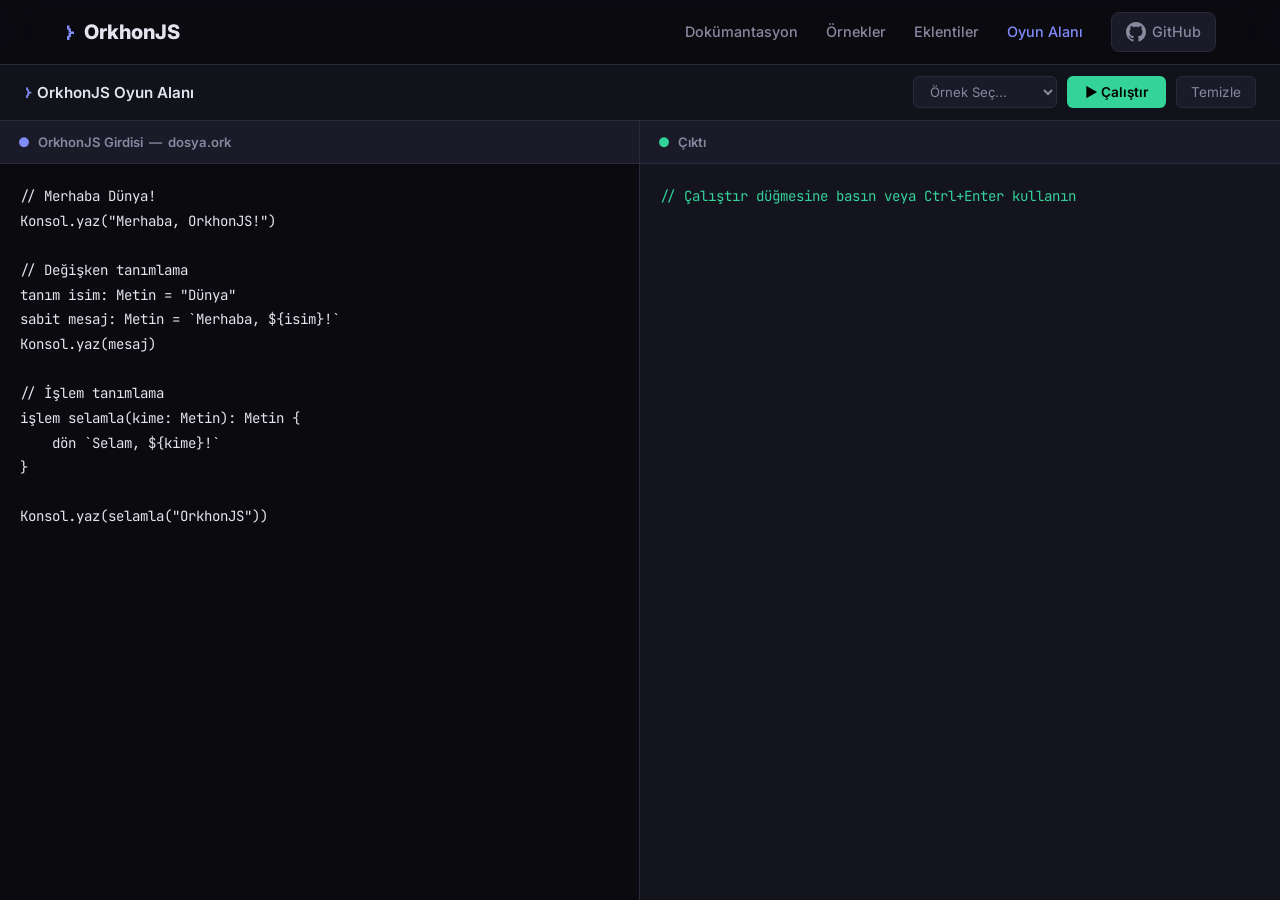
==== oyun-alani.html @ 24100387 "OrkhonJS dokümantasyon sitesi - statik GitHub Pages" ====
<!DOCTYPE html>
<html lang="tr">
<head>
    <meta charset="UTF-8">
    <meta name="viewport" content="width=device-width, initial-scale=1.0">
    <title>Oyun Alanı — OrkhonJS</title>
    <meta name="description" content="OrkhonJS kodlarını tarayıcıda yazın ve çıktısını anında görün.">
    <link rel="stylesheet" href="style.css">
    <link rel="preconnect" href="https://fonts.googleapis.com">
    <link href="https://fonts.googleapis.com/css2?family=Inter:wght@300;400;500;600;700;800;900&family=JetBrains+Mono:wght@400;500;600;700&display=swap" rel="stylesheet">
</head>
<body>
    <!-- NAV -->
    <nav class="nav">
        <div class="nav-inner">
            <a href="index.html" class="nav-logo"><span class="logo-icon">𐰆</span> OrkhonJS</a>
            <div class="nav-links">
                <a href="dokumantasyon.html">Dokümantasyon</a>
                <a href="ornekler.html">Örnekler</a>
                <a href="eklentiler.html">Eklentiler</a>
                <a href="oyun-alani.html" style="color:var(--accent-2)">Oyun Alanı</a>
                <a href="https://github.com/emircesur/orkhonjs" target="_blank" class="nav-github">
                    <svg width="20" height="20" viewBox="0 0 24 24" fill="currentColor"><path d="M12 0c-6.626 0-12 5.373-12 12 0 5.302 3.438 9.8 8.207 11.387.599.111.793-.261.793-.577v-2.234c-3.338.726-4.033-1.416-4.033-1.416-.546-1.387-1.333-1.756-1.333-1.756-1.089-.745.083-.729.083-.729 1.205.084 1.839 1.237 1.839 1.237 1.07 1.834 2.807 1.304 3.492.997.107-.775.418-1.305.762-1.604-2.665-.305-5.467-1.334-5.467-5.931 0-1.311.469-2.381 1.236-3.221-.124-.303-.535-1.524.117-3.176 0 0 1.008-.322 3.301 1.23.957-.266 1.983-.399 3.003-.404 1.02.005 2.047.138 3.006.404 2.291-1.552 3.297-1.23 3.297-1.23.653 1.653.242 2.874.118 3.176.77.84 1.235 1.911 1.235 3.221 0 4.609-2.807 5.624-5.479 5.921.43.372.823 1.102.823 2.222v3.293c0 .319.192.694.801.576 4.765-1.589 8.199-6.086 8.199-11.386 0-6.627-5.373-12-12-12z"/></svg>
                    GitHub
                </a>
            </div>
            <button class="nav-hamburger" onclick="document.querySelector('.nav-links').classList.toggle('open')" aria-label="Menü">
                <span></span><span></span><span></span>
            </button>
        </div>
    </nav>

    <!-- PLAYGROUND -->
    <div class="playground-page">
        <div class="playground-header">
            <h3><span class="logo-icon" style="font-size:1.1rem;">𐰆</span> OrkhonJS Oyun Alanı</h3>
            <div class="playground-actions">
                <select id="examples-select" onchange="loadExample(this.value)" style="background:var(--bg-3);border:1px solid var(--border);color:var(--text-dim);padding:6px 12px;border-radius:6px;font-family:var(--font);font-size:0.82rem;cursor:pointer;">
                    <option value="">Örnek Seç...</option>
                    <option value="merhaba">Merhaba Dünya</option>
                    <option value="degiskenler">Değişkenler</option>
                    <option value="islemler">İşlemler</option>
                    <option value="siniflar">Sınıflar</option>
                    <option value="diziler">Dizi İşlemleri</option>
                    <option value="jsx">O-JSX</option>
                </select>
                <button class="btn-run" onclick="runCode()">▶ Çalıştır</button>
                <button class="btn-clear" onclick="clearOutput()">Temizle</button>
            </div>
        </div>
        <div class="playground-body">
            <div class="playground-panel">
                <div class="playground-panel-header">
                    <span style="color:var(--accent-2);">●</span> OrkhonJS Girdisi &nbsp;—&nbsp; dosya.ork
                </div>
                <textarea class="playground-editor" id="editor" spellcheck="false">// Merhaba Dünya!
Konsol.yaz("Merhaba, OrkhonJS!")

// Değişken tanımlama
tanım isim: Metin = "Dünya"
sabit mesaj: Metin = `Merhaba, ${isim}!`
Konsol.yaz(mesaj)

// İşlem tanımlama
işlem selamla(kime: Metin): Metin {
    dön `Selam, ${kime}!`
}

Konsol.yaz(selamla("OrkhonJS"))
</textarea>
            </div>
            <div class="playground-panel">
                <div class="playground-panel-header">
                    <span style="color:var(--green);">●</span> Çıktı
                </div>
                <pre class="playground-output" id="output">// Çalıştır düğmesine basın veya Ctrl+Enter kullanın
</pre>
            </div>
        </div>
    </div>

    <script>
    // ===== OrkhonJS -> JavaScript Transpiler (Client-side demo) =====
    const KEYWORDS = {
        'tanım': 'let', 'sabit': 'const', 'değişken': 'var',
        'işlem': 'function', 'dön': 'return',
        'eğer': 'if', 'değilse': 'else if', 'yoksa': 'else',
        'döngü': 'for', 'iken': 'while',
        'durum': 'switch', 'seçenek': 'case', 'kır': 'break', 'devam': 'continue',
        'sınıf': 'class', 'uzatır': 'extends', 'uygular': 'implements',
        'yapıcı': 'constructor', 'yeni': 'new', 'bu': 'this',
        'arayüz': 'interface', 'tip': 'type',
        'asenkron': 'async', 'bekle': 'await',
        'içe_aktar': 'import', 'dışa_aktar': 'export', 'kimden': 'from',
        'varsayılan': 'default',
        'dene': 'try', 'yakala': 'catch', 'sonunda': 'finally', 'fırlat': 'throw',
        'doğru': 'true', 'yanlış': 'false',
        'belirsiz': 'null', 'tanımsız': 'undefined',
        've': '&&', 'veya': '||', 'değil': '!',
        'statik': 'static', 'olarak': 'as',
        'nın': 'of',
    };

    const TYPES = {
        'Metin': 'string', 'Sayı': 'number', 'DoğruYanlış': 'boolean',
        'Boş': 'void', 'Hiç': 'any', 'Asla': 'never', 'Tanımsız': 'undefined',
    };

    const STDLIB = {
        'Konsol.yaz': 'console.log', 'Konsol.hata': 'console.error',
        'Konsol.uyarı': 'console.warn', 'Konsol.bilgi': 'console.info',
        'Konsol.tablo': 'console.table',
        'Matematik.taban': 'Math.floor', 'Matematik.tavan': 'Math.ceil',
        'Matematik.yuvarla': 'Math.round', 'Matematik.rastgele': 'Math.random',
        'Matematik.mutlak': 'Math.abs',
        'JSON.ayrıştır': 'JSON.parse', 'JSON.metneÇevir': 'JSON.stringify',
        'zamanlayıcıKur': 'setTimeout', 'aralıkKur': 'setInterval',
    };

    function transpile(src) {
        let code = src;

        // Remove type annotations (simplified: `: Type` patterns)
        code = code.replace(/:\s*(Metin|Sayı|DoğruYanlış|Boş|Hiç|Asla|Tanımsız)(\[\])?\s*/g, (m, type, arr) => {
            return ' ';
        });
        // Remove generic types like Söz<...>
        code = code.replace(/:\s*Söz<[^>]+>/g, '');
        // Remove interface/type blocks (they don't produce JS)
        code = code.replace(/^(arayüz|tip)\s+\w+[^{]*\{[^}]*\}/gm, '');

        // Replace stdlib first (longer matches)
        for (const [ork, js] of Object.entries(STDLIB)) {
            code = code.replaceAll(ork, js);
        }

        // Replace keywords using word boundaries
        for (const [ork, js] of Object.entries(KEYWORDS)) {
            const escaped = ork.replace(/[.*+?^${}()|[\]\\]/g, '\\$&');
            const regex = new RegExp('(?<![\\wçşğüöıÇŞĞÜÖİ])' + escaped + '(?![\\wçşğüöıÇŞĞÜÖİ])', 'g');
            code = code.replace(regex, js);
        }

        // Replace types in remaining contexts
        for (const [ork, js] of Object.entries(TYPES)) {
            const escaped = ork.replace(/[.*+?^${}()|[\]\\]/g, '\\$&');
            const regex = new RegExp('(?<![\\wçşğüöıÇŞĞÜÖİ])' + escaped + '(?![\\wçşğüöıÇŞĞÜÖİ])', 'g');
            code = code.replace(regex, js);
        }

        // Array methods
        code = code.replaceAll('.haritala(', '.map(');
        code = code.replaceAll('.süz(', '.filter(');
        code = code.replaceAll('.indirge(', '.reduce(');
        code = code.replaceAll('.uzunluk', '.length');
        code = code.replaceAll('.herBiriİçin(', '.forEach(');
        code = code.replaceAll('.bul(', '.find(');
        code = code.replaceAll('.içerir(', '.includes(');

        return code;
    }

    function runCode() {
        const src = document.getElementById('editor').value;
        const output = document.getElementById('output');
        output.textContent = '';

        try {
            const js = transpile(src);

            // Capture console output
            const logs = [];
            const origLog = console.log;
            const origError = console.error;
            const origWarn = console.warn;
            const origInfo = console.info;
            const origTable = console.table;

            console.log = (...args) => logs.push(args.map(a => typeof a === 'object' ? JSON.stringify(a, null, 2) : String(a)).join(' '));
            console.error = (...args) => logs.push('❌ ' + args.map(a => String(a)).join(' '));
            console.warn = (...args) => logs.push('⚠️ ' + args.map(a => String(a)).join(' '));
            console.info = (...args) => logs.push('ℹ️ ' + args.map(a => String(a)).join(' '));
            console.table = (...args) => logs.push(args.map(a => JSON.stringify(a, null, 2)).join('\n'));

            // Execute
            const result = new Function(js)();

            // Restore
            console.log = origLog;
            console.error = origError;
            console.warn = origWarn;
            console.info = origInfo;
            console.table = origTable;

            if (logs.length > 0) {
                output.textContent = logs.join('\n');
            } else if (result !== undefined) {
                output.textContent = String(result);
            } else {
                output.textContent = '// Program çalıştırıldı (çıktı yok)';
            }
        } catch (e) {
            output.textContent = '❌ Hata: ' + e.message;
            output.style.color = '#f87171';
            setTimeout(() => output.style.color = '', 3000);
        }
    }

    function clearOutput() {
        document.getElementById('output').textContent = '// Çıktı temizlendi\n';
    }

    // Example templates
    const EXAMPLES = {
        merhaba: `// Merhaba Dünya!
Konsol.yaz("Merhaba, OrkhonJS!")

tanım isim: Metin = "Dünya"
sabit mesaj: Metin = \`Merhaba, \${isim}!\`
Konsol.yaz(mesaj)

işlem selamla(kime: Metin): Metin {
    dön \`Selam, \${kime}!\`
}

Konsol.yaz(selamla("OrkhonJS"))`,

        degiskenler: `// Değişken tanımlama
tanım isim: Metin = "Ahmet"
sabit yaş: Sayı = 25
tanım aktif: DoğruYanlış = doğru
tanım liste: Sayı[] = [1, 2, 3, 4, 5]

Konsol.yaz("İsim:", isim)
Konsol.yaz("Yaş:", yaş)
Konsol.yaz("Aktif:", aktif)
Konsol.yaz("Liste:", liste)

// Değişken güncelleme
isim = "Mehmet"
Konsol.yaz("Yeni isim:", isim)`,

        islemler: `// İşlem tanımlama
işlem topla(a: Sayı, b: Sayı): Sayı {
    dön a + b
}

// Ok işlemi
sabit çarp = (a: Sayı, b: Sayı) => a * b

// Karmaşık işlem
işlem faktöriyel(n: Sayı): Sayı {
    eğer (n <= 1) {
        dön 1
    }
    dön n * faktöriyel(n - 1)
}

Konsol.yaz("5 + 3 =", topla(5, 3))
Konsol.yaz("4 × 7 =", çarp(4, 7))
Konsol.yaz("5! =", faktöriyel(5))
Konsol.yaz("10! =", faktöriyel(10))`,

        siniflar: `// Sınıf tanımlama
sınıf Hayvan {
    yapıcı(isim, yaş) {
        bu.isim = isim
        bu.yaş = yaş
    }

    işlem bilgiVer() {
        dön \`\${bu.isim} (\${bu.yaş} yaşında)\`
    }
}

sınıf Kedi uzatır Hayvan {
    işlem sesCıkar() {
        dön "Miyav!"
    }
}

sınıf Köpek uzatır Hayvan {
    işlem sesCıkar() {
        dön "Hav hav!"
    }
}

tanım kedi = yeni Kedi("Tekir", 3)
tanım köpek = yeni Köpek("Karabaş", 5)

Konsol.yaz(kedi.bilgiVer(), "→", kedi.sesCıkar())
Konsol.yaz(köpek.bilgiVer(), "→", köpek.sesCıkar())`,

        diziler: `// Dizi işlemleri
sabit sayılar = [1, 2, 3, 4, 5, 6, 7, 8, 9, 10]

// Haritala (map)
sabit kareler = sayılar.haritala((s) => s * s)
Konsol.yaz("Kareler:", kareler)

// Süz (filter)
sabit çiftler = sayılar.süz((s) => s % 2 === 0)
Konsol.yaz("Çiftler:", çiftler)

// İndirge (reduce)
sabit toplam = sayılar.indirge((t, s) => t + s, 0)
Konsol.yaz("Toplam:", toplam)

// Zincirleme
sabit sonuç = sayılar
    .süz((s) => s % 2 === 0)
    .haritala((s) => s * s)
    .indirge((t, s) => t + s, 0)
Konsol.yaz("Çiftlerin karelerinin toplamı:", sonuç)`,

        jsx: `// O-JSX (React Bileşeni) - Sadece gösterim
// Not: JSX tarayıcıda çalıştırılamaz

Konsol.yaz("=== O-JSX Bileşen Örneği ===")
Konsol.yaz("")
Konsol.yaz("içe_aktar { useState } kimden 'react'")
Konsol.yaz("")
Konsol.yaz("dışa_aktar işlem Sayaç(): JSX.Eleman {")
Konsol.yaz("    tanım [değer, değerAyarla] = useState(0)")
Konsol.yaz("    dön (")
Konsol.yaz("        <div className='sayaç'>")
Konsol.yaz("            <h1>Değer: {değer}</h1>")
Konsol.yaz("            <buton tıklama={() => değerAyarla(değer + 1)}>")
Konsol.yaz("                Artır")
Konsol.yaz("            </buton>")
Konsol.yaz("        </div>")
Konsol.yaz("    )")
Konsol.yaz("}")
Konsol.yaz("")
Konsol.yaz("// Bu kod TypeScript/TSX'e derlenir ve React ile çalışır")`
    };

    function loadExample(name) {
        if (name && EXAMPLES[name]) {
            document.getElementById('editor').value = EXAMPLES[name];
        }
    }

    // Ctrl+Enter shortcut
    document.addEventListener('keydown', (e) => {
        if ((e.ctrlKey || e.metaKey) && e.key === 'Enter') {
            e.preventDefault();
            runCode();
        }
    });

    // Tab key in editor
    document.getElementById('editor').addEventListener('keydown', (e) => {
        if (e.key === 'Tab') {
            e.preventDefault();
            const ta = e.target;
            const start = ta.selectionStart;
            const end = ta.selectionEnd;
            ta.value = ta.value.substring(0, start) + '    ' + ta.value.substring(end);
            ta.selectionStart = ta.selectionEnd = start + 4;
        }
    });
    </script>
</body>
</html>
---- style.css ----
/* ===== RESET & BASE ===== */
*, *::before, *::after { margin: 0; padding: 0; box-sizing: border-box; }

:root {
    --bg: #0a0a0f;
    --bg-2: #12121a;
    --bg-3: #1a1a28;
    --bg-card: #14141f;
    --border: #2a2a3a;
    --text: #e4e4ef;
    --text-dim: #8888a0;
    --text-muted: #5a5a72;
    --accent: #6366f1;
    --accent-2: #818cf8;
    --accent-glow: rgba(99,102,241,0.25);
    --green: #34d399;
    --red: #f87171;
    --yellow: #fbbf24;
    --orange: #fb923c;
    --cyan: #22d3ee;
    --pink: #f472b6;
    --radius: 12px;
    --radius-sm: 8px;
    --font: 'Inter', -apple-system, BlinkMacSystemFont, system-ui, sans-serif;
    --mono: 'JetBrains Mono', 'Fira Code', 'Cascadia Code', monospace;
}

html { scroll-behavior: smooth; }

body {
    font-family: var(--font);
    background: var(--bg);
    color: var(--text);
    line-height: 1.7;
    -webkit-font-smoothing: antialiased;
    overflow-x: hidden;
}

.container { max-width: 1200px; margin: 0 auto; padding: 0 24px; }

a { color: var(--accent-2); text-decoration: none; transition: color .2s; }
a:hover { color: #a5b4fc; }

code {
    font-family: var(--mono);
    background: var(--bg-3);
    padding: 2px 7px;
    border-radius: 5px;
    font-size: 0.88em;
    border: 1px solid var(--border);
}

h1, h2, h3, h4 { line-height: 1.3; }

/* ===== NAV ===== */
.nav {
    position: fixed; top: 0; left: 0; right: 0; z-index: 100;
    background: rgba(10,10,15,0.8);
    backdrop-filter: blur(20px) saturate(180%);
    border-bottom: 1px solid var(--border);
}
.nav-inner {
    max-width: 1200px; margin: 0 auto; padding: 0 24px;
    display: flex; align-items: center; justify-content: space-between; height: 64px;
}
.nav-logo {
    font-weight: 800; font-size: 1.25rem; color: var(--text);
    display: flex; align-items: center; gap: 8px;
}
.logo-icon { font-size: 1.5rem; color: var(--accent-2); }
.nav-links { display: flex; align-items: center; gap: 28px; }
.nav-links a {
    color: var(--text-dim); font-size: 0.9rem; font-weight: 500;
    transition: color .2s;
}
.nav-links a:hover { color: var(--text); }
.nav-github {
    display: flex !important; align-items: center; gap: 6px;
    background: var(--bg-3); padding: 7px 14px; border-radius: var(--radius-sm);
    border: 1px solid var(--border);
}
.nav-github:hover { border-color: var(--accent); }
.nav-hamburger {
    display: none; background: none; border: none; cursor: pointer;
    flex-direction: column; gap: 5px; padding: 4px;
}
.nav-hamburger span {
    display: block; width: 22px; height: 2px; background: var(--text-dim);
    border-radius: 2px; transition: .3s;
}

/* ===== HERO ===== */
.hero {
    position: relative; padding: 160px 24px 100px; text-align: center;
    overflow: hidden; min-height: 90vh; display: flex; align-items: center;
    justify-content: center;
}
.hero-bg {
    position: absolute; inset: 0; z-index: 0;
}
.hero-grid {
    position: absolute; inset: 0;
    background-image:
        linear-gradient(rgba(99,102,241,0.07) 1px, transparent 1px),
        linear-gradient(90deg, rgba(99,102,241,0.07) 1px, transparent 1px);
    background-size: 60px 60px;
    mask-image: radial-gradient(ellipse 80% 60% at 50% 40%, black 30%, transparent 100%);
}
.hero-bg::after {
    content: ''; position: absolute;
    width: 600px; height: 600px; top: -100px; left: 50%;
    transform: translateX(-50%);
    background: radial-gradient(circle, rgba(99,102,241,0.15) 0%, transparent 70%);
    filter: blur(60px);
}
.hero-content { position: relative; z-index: 1; max-width: 760px; margin: 0 auto; }
.hero-badge {
    display: inline-block; padding: 6px 16px; border-radius: 50px;
    background: rgba(99,102,241,0.12); border: 1px solid rgba(99,102,241,0.25);
    color: var(--accent-2); font-size: 0.82rem; font-weight: 600;
    margin-bottom: 24px; letter-spacing: 0.02em;
}
.hero h1 { font-size: clamp(2.5rem, 6vw, 4.2rem); font-weight: 900; margin-bottom: 20px; }
.gradient-text {
    background: linear-gradient(135deg, var(--accent-2), var(--cyan), var(--pink));
    -webkit-background-clip: text; -webkit-text-fill-color: transparent;
    background-clip: text;
}
.hero-desc {
    font-size: 1.15rem; color: var(--text-dim); max-width: 600px;
    margin: 0 auto 36px; line-height: 1.8;
}
.hero-desc code { color: var(--accent-2); background: rgba(99,102,241,0.12); border-color: rgba(99,102,241,0.25); }
.hero-actions { display: flex; gap: 14px; justify-content: center; margin-bottom: 32px; flex-wrap: wrap; }

.btn {
    display: inline-flex; align-items: center; gap: 6px;
    padding: 12px 28px; border-radius: var(--radius-sm); font-weight: 600;
    font-size: 0.95rem; transition: all .2s; border: none; cursor: pointer;
}
.btn-primary {
    background: var(--accent); color: #fff;
    box-shadow: 0 0 24px var(--accent-glow);
}
.btn-primary:hover { background: var(--accent-2); color: #fff; transform: translateY(-1px); }
.btn-secondary {
    background: var(--bg-3); color: var(--text); border: 1px solid var(--border);
}
.btn-secondary:hover { border-color: var(--accent); color: var(--accent-2); }

.hero-install {
    display: inline-flex; align-items: center; gap: 12px;
    background: var(--bg-2); border: 1px solid var(--border); border-radius: var(--radius);
    padding: 10px 14px 10px 20px;
}
.hero-install code { background: none; border: none; color: var(--green); font-size: 0.9rem; }
.copy-btn {
    background: var(--bg-3); border: 1px solid var(--border); color: var(--text-dim);
    padding: 5px 12px; border-radius: 6px; cursor: pointer; font-size: 0.8rem;
    font-family: var(--font); transition: all .2s;
}
.copy-btn:hover { border-color: var(--accent); color: var(--accent-2); }

/* ===== SHOWCASE ===== */
.showcase { padding: 80px 0; }
.showcase-grid { display: grid; grid-template-columns: 1fr 1fr; gap: 48px; align-items: center; }
.editor-header {
    display: flex; align-items: center; gap: 12px;
    padding: 14px 18px; background: var(--bg-3);
    border-bottom: 1px solid var(--border);
    border-radius: var(--radius) var(--radius) 0 0;
}
.editor-dots { display: flex; gap: 7px; }
.dot { width: 12px; height: 12px; border-radius: 50%; }
.dot.red { background: var(--red); }
.dot.yellow { background: var(--yellow); }
.dot.green { background: var(--green); }
.editor-title { color: var(--text-muted); font-size: 0.82rem; margin-left: auto; }
.showcase-editor {
    border: 1px solid var(--border); border-radius: var(--radius);
    background: var(--bg-card); overflow: hidden;
    box-shadow: 0 20px 60px rgba(0,0,0,0.4);
}
.editor-code {
    padding: 24px; overflow-x: auto; font-family: var(--mono);
    font-size: 0.88rem; line-height: 1.75; background: none;
    color: var(--text);
}
.editor-code .kw { color: #c084fc; font-weight: 600; }
.editor-code .fn { color: #60a5fa; }
.editor-code .str { color: var(--green); }
.editor-code .num { color: var(--orange); }
.editor-code .comment { color: var(--text-muted); font-style: italic; }
.editor-code .tag { color: var(--red); }

.showcase-info h2 { font-size: 2rem; font-weight: 800; margin-bottom: 16px; }
.showcase-info p { color: var(--text-dim); font-size: 1.05rem; margin-bottom: 32px; }
.feature-list { list-style: none; display: flex; flex-direction: column; gap: 20px; }
.feature-list li { display: flex; align-items: flex-start; gap: 14px; }
.feature-icon { font-size: 1.5rem; flex-shrink: 0; margin-top: 2px; }
.feature-list li strong { color: var(--text); }
.feature-list li div { color: var(--text-dim); font-size: 0.92rem; line-height: 1.5; }

/* ===== FEATURES ===== */
.features { padding: 100px 0; }
.section-header { text-align: center; margin-bottom: 56px; }
.section-header h2 { font-size: 2.2rem; font-weight: 800; margin-bottom: 12px; }
.section-header p { color: var(--text-dim); font-size: 1.1rem; }
.features-grid { display: grid; grid-template-columns: repeat(3, 1fr); gap: 24px; }
.feature-card {
    background: var(--bg-card); border: 1px solid var(--border);
    border-radius: var(--radius); padding: 32px;
    transition: all .3s;
}
.feature-card:hover { border-color: var(--accent); transform: translateY(-4px); box-shadow: 0 12px 40px rgba(99,102,241,0.1); }
.feature-card-icon { font-size: 2rem; margin-bottom: 16px; }
.feature-card h3 { font-size: 1.15rem; font-weight: 700; margin-bottom: 10px; }
.feature-card p { color: var(--text-dim); font-size: 0.92rem; line-height: 1.6; }
.feature-card code { font-size: 0.82rem; }

/* ===== KEYWORDS ===== */
.keywords-section { padding: 100px 0; background: var(--bg-2); }
.keywords-grid { display: grid; grid-template-columns: repeat(3, 1fr); gap: 24px; }
.keyword-group {
    background: var(--bg-card); border: 1px solid var(--border);
    border-radius: var(--radius); padding: 24px;
}
.keyword-group h4 { font-size: 0.85rem; text-transform: uppercase; letter-spacing: 0.08em; color: var(--accent-2); margin-bottom: 16px; }
.keyword-row { display: flex; align-items: center; gap: 10px; margin-bottom: 10px; }
.keyword-row:last-child { margin-bottom: 0; }
.kw-ork {
    background: rgba(192,132,252,0.1); border-color: rgba(192,132,252,0.25);
    color: #c084fc; font-weight: 600; min-width: 85px; text-align: center;
}
.kw-js {
    background: rgba(96,165,250,0.1); border-color: rgba(96,165,250,0.25);
    color: #60a5fa; min-width: 85px; text-align: center;
}
.arrow { color: var(--text-muted); font-size: 0.8rem; }
.keywords-more { text-align: center; margin-top: 32px; color: var(--text-dim); }

/* ===== PIPELINE ===== */
.pipeline { padding: 100px 0; }
.pipeline-steps {
    display: flex; align-items: center; justify-content: center; gap: 16px;
    flex-wrap: wrap;
}
.pipeline-step {
    background: var(--bg-card); border: 1px solid var(--border);
    border-radius: var(--radius); padding: 28px 32px; text-align: center;
    min-width: 180px; transition: all .3s;
}
.pipeline-step:hover { border-color: var(--accent); }
.step-num {
    width: 36px; height: 36px; border-radius: 50%;
    background: var(--accent); color: #fff; font-weight: 700;
    display: flex; align-items: center; justify-content: center;
    margin: 0 auto 12px; font-size: 0.9rem;
}
.pipeline-step h4 { font-size: 1.05rem; margin-bottom: 6px; }
.pipeline-step p { color: var(--text-dim); font-size: 0.85rem; }
.pipeline-arrow { color: var(--accent); font-size: 1.5rem; font-weight: 700; }

/* ===== CTA ===== */
.cta {
    padding: 100px 0; text-align: center;
    background: linear-gradient(180deg, var(--bg), var(--bg-2));
}
.cta h2 { font-size: 2.5rem; font-weight: 900; margin-bottom: 12px; }
.cta p { color: var(--text-dim); font-size: 1.1rem; margin-bottom: 32px; }
.cta-actions { display: flex; gap: 14px; justify-content: center; flex-wrap: wrap; }

/* ===== FOOTER ===== */
.footer { padding: 60px 0 32px; border-top: 1px solid var(--border); }
.footer-grid { display: grid; grid-template-columns: 1.5fr 1fr 1fr 1fr; gap: 40px; margin-bottom: 40px; }
.footer-logo { font-weight: 800; font-size: 1.2rem; margin-bottom: 12px; color: var(--text); display: flex; align-items: center; gap: 8px; }
.footer-brand p { color: var(--text-muted); font-size: 0.9rem; line-height: 1.6; }
.footer-col h4 { font-size: 0.82rem; text-transform: uppercase; letter-spacing: 0.1em; color: var(--text-dim); margin-bottom: 16px; }
.footer-col a { display: block; color: var(--text-muted); font-size: 0.9rem; margin-bottom: 10px; transition: color .2s; }
.footer-col a:hover { color: var(--accent-2); }
.footer-bottom { border-top: 1px solid var(--border); padding-top: 24px; text-align: center; }
.footer-bottom p { color: var(--text-muted); font-size: 0.85rem; }

/* ===== DOCS PAGE ===== */
.docs-layout { display: grid; grid-template-columns: 260px 1fr; gap: 48px; padding-top: 100px; padding-bottom: 80px; min-height: 100vh; }
.docs-sidebar {
    position: sticky; top: 80px; height: fit-content; max-height: calc(100vh - 100px);
    overflow-y: auto;
}
.docs-sidebar h3 { font-size: 0.78rem; text-transform: uppercase; letter-spacing: 0.1em; color: var(--accent-2); margin-bottom: 12px; margin-top: 24px; }
.docs-sidebar h3:first-child { margin-top: 0; }
.docs-sidebar a {
    display: block; padding: 6px 14px; border-radius: 6px;
    color: var(--text-dim); font-size: 0.88rem; margin-bottom: 2px;
    transition: all .15s; border-left: 2px solid transparent;
}
.docs-sidebar a:hover { color: var(--text); background: var(--bg-3); }
.docs-sidebar a.active { color: var(--accent-2); border-left-color: var(--accent); background: rgba(99,102,241,0.08); }
.docs-content h1 { font-size: 2.2rem; font-weight: 800; margin-bottom: 16px; }
.docs-content h2 { font-size: 1.6rem; font-weight: 700; margin: 48px 0 16px; padding-top: 24px; border-top: 1px solid var(--border); }
.docs-content h2:first-of-type { border-top: none; margin-top: 32px; }
.docs-content h3 { font-size: 1.2rem; font-weight: 600; margin: 32px 0 12px; }
.docs-content p { color: var(--text-dim); margin-bottom: 16px; line-height: 1.8; }
.docs-content ul, .docs-content ol { color: var(--text-dim); margin-bottom: 16px; padding-left: 24px; }
.docs-content li { margin-bottom: 8px; }
.docs-content pre {
    background: var(--bg-card); border: 1px solid var(--border);
    border-radius: var(--radius-sm); padding: 20px; overflow-x: auto;
    margin-bottom: 24px; font-family: var(--mono); font-size: 0.88rem;
    line-height: 1.75;
}
.docs-content pre code { background: none; border: none; padding: 0; }
.docs-content table { width: 100%; border-collapse: collapse; margin-bottom: 24px; }
.docs-content th, .docs-content td {
    padding: 10px 16px; text-align: left; border-bottom: 1px solid var(--border);
    font-size: 0.9rem;
}
.docs-content th { color: var(--text); font-weight: 600; background: var(--bg-3); }
.docs-content td { color: var(--text-dim); }
.docs-content td code { font-size: 0.84rem; }

/* ===== EXAMPLES PAGE ===== */
.examples-page { padding: 100px 0 80px; }
.examples-grid { display: grid; grid-template-columns: repeat(2, 1fr); gap: 24px; margin-top: 48px; }
.example-card {
    background: var(--bg-card); border: 1px solid var(--border);
    border-radius: var(--radius); overflow: hidden; transition: all .3s;
}
.example-card:hover { border-color: var(--accent); }
.example-card-header { padding: 20px 24px; border-bottom: 1px solid var(--border); }
.example-card-header h3 { font-size: 1.05rem; margin-bottom: 4px; }
.example-card-header p { color: var(--text-dim); font-size: 0.85rem; margin: 0; }
.example-card pre {
    padding: 20px 24px; margin: 0; background: none; border: none;
    font-family: var(--mono); font-size: 0.84rem; line-height: 1.7;
    overflow-x: auto;
}

/* ===== PLUGINS PAGE ===== */
.plugins-page { padding: 100px 0 80px; }
.plugins-grid { display: grid; grid-template-columns: repeat(2, 1fr); gap: 24px; margin-top: 48px; }
.plugin-card {
    background: var(--bg-card); border: 1px solid var(--border);
    border-radius: var(--radius); padding: 32px; transition: all .3s;
}
.plugin-card:hover { border-color: var(--accent); transform: translateY(-2px); }
.plugin-card-icon { font-size: 2.2rem; margin-bottom: 16px; }
.plugin-card h3 { font-size: 1.15rem; margin-bottom: 8px; }
.plugin-card p { color: var(--text-dim); font-size: 0.9rem; margin-bottom: 16px; line-height: 1.6; }
.plugin-card .tag-list { display: flex; gap: 8px; flex-wrap: wrap; }
.tag {
    display: inline-block; padding: 3px 10px; border-radius: 50px;
    font-size: 0.75rem; font-weight: 500;
    background: rgba(99,102,241,0.1); border: 1px solid rgba(99,102,241,0.2);
    color: var(--accent-2);
}

/* ===== PLAYGROUND ===== */
.playground-page { padding-top: 64px; min-height: 100vh; display: flex; flex-direction: column; }
.playground-header {
    display: flex; align-items: center; justify-content: space-between;
    padding: 12px 24px; background: var(--bg-2); border-bottom: 1px solid var(--border);
}
.playground-header h3 { font-size: 0.95rem; font-weight: 600; }
.playground-actions { display: flex; gap: 10px; }
.playground-body { display: grid; grid-template-columns: 1fr 1fr; flex: 1; }
.playground-panel { display: flex; flex-direction: column; }
.playground-panel-header {
    padding: 10px 18px; background: var(--bg-3); border-bottom: 1px solid var(--border);
    font-size: 0.82rem; font-weight: 600; color: var(--text-dim);
    display: flex; align-items: center; gap: 8px;
}
.playground-panel:first-child { border-right: 1px solid var(--border); }
.playground-editor, .playground-output {
    flex: 1; padding: 20px; font-family: var(--mono); font-size: 0.88rem;
    line-height: 1.75; background: var(--bg); color: var(--text);
    border: none; outline: none; resize: none; width: 100%;
}
.playground-output { background: var(--bg-card); color: var(--green); }

.btn-run {
    background: var(--green); color: #000; padding: 6px 18px; border-radius: 6px;
    font-weight: 600; font-size: 0.85rem; border: none; cursor: pointer;
    font-family: var(--font); transition: all .2s;
}
.btn-run:hover { background: #4ade80; }
.btn-clear {
    background: var(--bg-3); color: var(--text-dim); padding: 6px 14px;
    border-radius: 6px; font-size: 0.85rem; border: 1px solid var(--border);
    cursor: pointer; font-family: var(--font); transition: all .2s;
}
.btn-clear:hover { border-color: var(--red); color: var(--red); }

/* ===== RESPONSIVE ===== */
@media (max-width: 1024px) {
    .showcase-grid { grid-template-columns: 1fr; }
    .features-grid { grid-template-columns: repeat(2, 1fr); }
    .keywords-grid { grid-template-columns: repeat(2, 1fr); }
    .docs-layout { grid-template-columns: 1fr; }
    .docs-sidebar { display: none; }
    .footer-grid { grid-template-columns: 1fr 1fr; }
}

@media (max-width: 768px) {
    .nav-links { 
        display: none; position: fixed; top: 64px; left: 0; right: 0;
        background: var(--bg-2); border-bottom: 1px solid var(--border);
        flex-direction: column; padding: 20px 24px; gap: 16px;
    }
    .nav-links.open { display: flex; }
    .nav-hamburger { display: flex; }
    .hero h1 { font-size: 2.2rem; }
    .features-grid { grid-template-columns: 1fr; }
    .keywords-grid { grid-template-columns: 1fr; }
    .examples-grid { grid-template-columns: 1fr; }
    .plugins-grid { grid-template-columns: 1fr; }
    .pipeline-steps { flex-direction: column; }
    .pipeline-arrow { transform: rotate(90deg); }
    .footer-grid { grid-template-columns: 1fr; gap: 24px; }
    .playground-body { grid-template-columns: 1fr; }
    .playground-panel:first-child { border-right: none; border-bottom: 1px solid var(--border); }
}
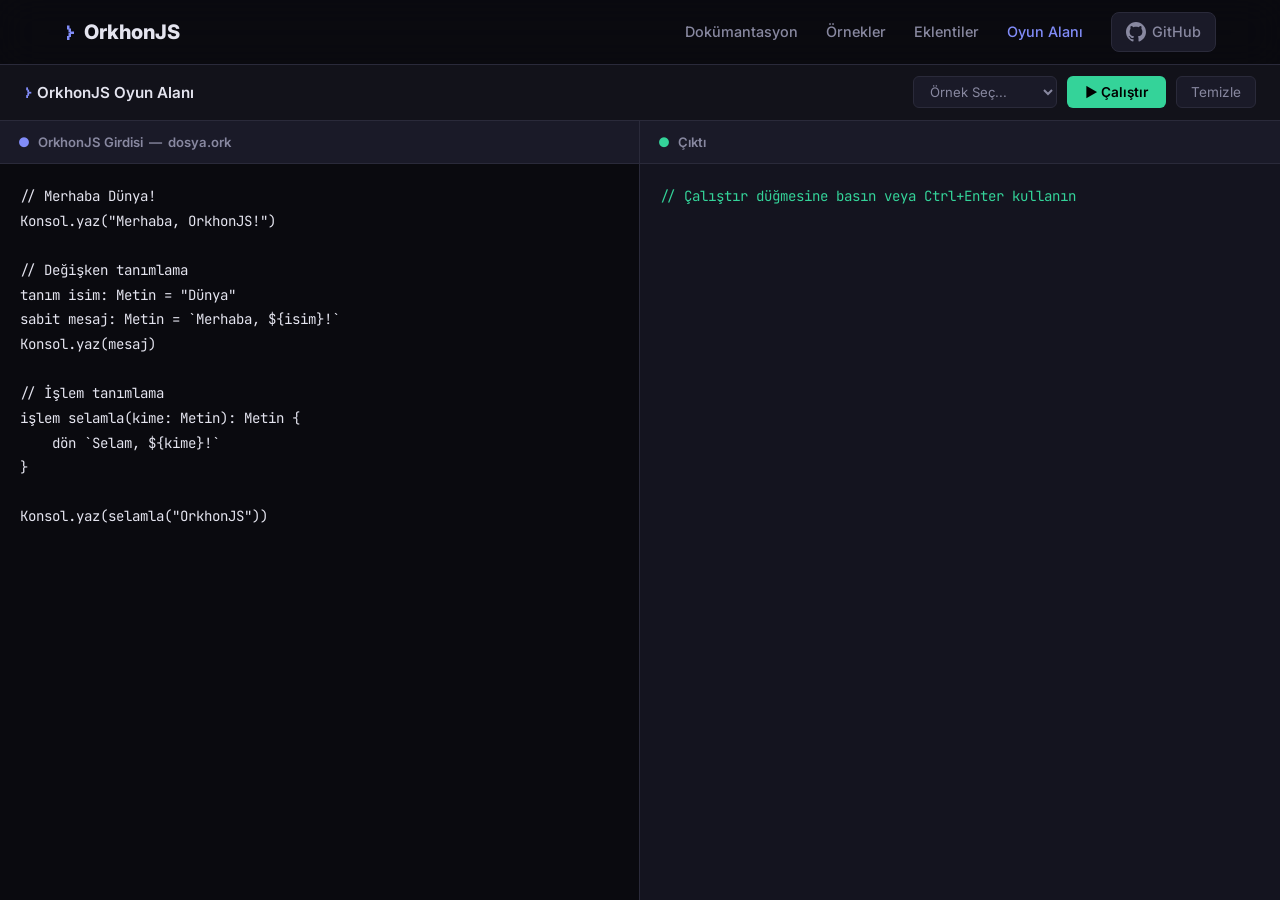
==== commit cf70399d: "Fix class method transpiler bug + add CNAME for orkhon.js.org" ====
--- a/oyun-alani.html
+++ b/oyun-alani.html
@@ -157,6 +157,10 @@
         code = code.replaceAll('.bul(', '.find(');
         code = code.replaceAll('.içerir(', '.includes(');
 
+        // Fix class methods: 'function' keyword is invalid inside class bodies
+        // Remove 'function' when it appears indented (as a method declaration)
+        code = code.replace(/^(\s+)function\s+(?=\w+\s*\()/gm, '$1');
+
         return code;
     }
 
